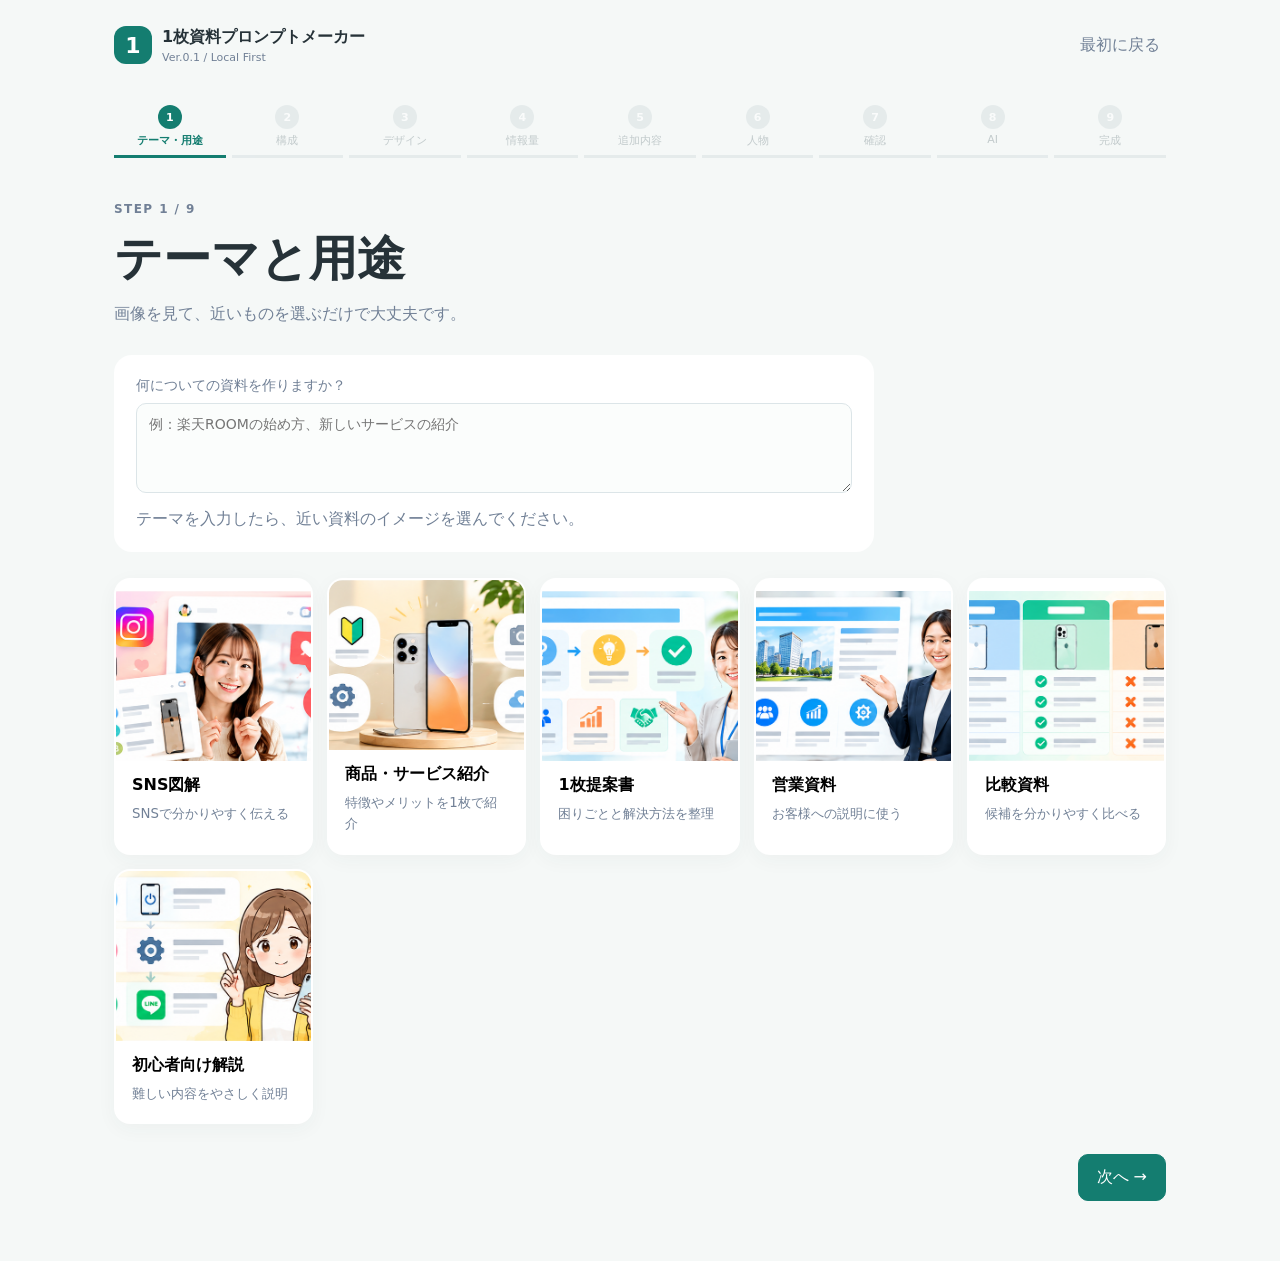
==== index.html @ 4d8065e0 "Release Ver.0.1" ====
<!doctype html>
<html lang="ja">
<head><meta charset="utf-8"><meta name="viewport" content="width=device-width,initial-scale=1"><meta name="robots" content="noindex,nofollow"><meta name="description" content="質問に答えるだけで、A4一枚資料作成用の指示文を作るアプリ"><title>1枚資料プロンプトメーカー Ver.0.1</title><link rel="stylesheet" href="style.css"></head>
<body><div id="app"></div><script type="module" src="./src/app.mjs"></script></body>
</html>
---- style.css ----
:root{--ink:#263238;--muted:#718096;--line:#dce5e8;--paper:#fff;--bg:#f5f8f7;--accent:#147d70;--soft:#e2f2ef}*{box-sizing:border-box}body{margin:0;background:var(--bg);color:var(--ink);font-family:system-ui,-apple-system,'Hiragino Kaku Gothic ProN',sans-serif}button,input,textarea{font:inherit}button{cursor:pointer;border:0}.shell{max-width:1100px;margin:auto;padding:26px 24px 60px}.topbar{display:flex;justify-content:space-between;align-items:center}.brand{display:flex;gap:10px;align-items:center;color:inherit;text-decoration:none}.logo{display:grid;place-items:center;width:38px;height:38px;border-radius:12px;background:var(--accent);color:white;font-weight:800;font-size:22px}.brand b,.brand small{display:block}.brand small{color:var(--muted);font-size:11px;margin-top:3px}.link-button{background:none;color:var(--muted)}.progress{display:grid;grid-template-columns:repeat(9,1fr);gap:6px;margin:34px 0 44px}.step-nav{display:flex;flex-direction:column;align-items:center;gap:4px;padding:7px 3px;background:transparent;color:#9aa7aa;font-size:11px;border-bottom:3px solid #d9e2e3}.step-nav span{display:grid;place-items:center;width:24px;height:24px;border-radius:50%;background:#d9e2e3;color:white;font-weight:800}.step-nav.done,.step-nav.current{color:var(--accent);border-color:var(--accent)}.step-nav.done span,.step-nav.current span{background:var(--accent)}.step-nav.current{font-weight:800}.step-nav:disabled{cursor:default;opacity:.55}.step-nav.current:disabled{opacity:1}.heading{max-width:720px;margin-bottom:30px}.eyebrow{color:var(--accent);font-weight:800;letter-spacing:.12em;font-size:12px}.heading h1{font-size:clamp(28px,5vw,48px);line-height:1.25;margin:10px 0}.heading p{color:var(--muted)}.topic-first{max-width:760px;background:#fff;border-radius:18px;padding:22px;margin-bottom:26px}.topic-first label{display:grid;gap:8px;color:var(--muted);font-size:14px}.topic-first textarea{width:100%;border:1px solid var(--line);border-radius:10px;padding:12px;background:#fbfdfc;color:var(--ink);min-height:90px}.topic-first p,.optional-note p{margin-bottom:0;color:var(--muted)}.optional-note,.ai-note{max-width:700px;background:var(--soft);padding:16px 20px;border-radius:14px;margin-bottom:16px}.optional-note strong{color:var(--accent)}.cards,.choice-row{display:grid;grid-template-columns:repeat(auto-fit,minmax(180px,1fr));gap:14px}.choice-card{padding:0 16px 18px;text-align:left;background:var(--paper);border:2px solid transparent;border-radius:16px;box-shadow:0 5px 20px #233c3d0b;overflow:hidden}.choice-card.selected{border-color:var(--accent);background:var(--soft)}.choice-card strong,.choice-card small{display:block}.choice-card strong{font-size:16px;margin-top:14px}.choice-card small{color:var(--muted);line-height:1.6;margin-top:7px}.choice-image{display:block;width:calc(100% + 32px);height:170px;margin:0 -16px;object-fit:cover}.form-card{display:grid;gap:18px;max-width:700px;background:white;border-radius:18px;padding:24px}.form-card label{display:grid;gap:8px;color:var(--muted);font-size:14px}.form-card input,.form-card textarea,.result-card textarea{width:100%;border:1px solid var(--line);border-radius:10px;padding:12px;background:#fbfdfc;color:var(--ink)}textarea{min-height:100px;resize:vertical}.summary{background:white;border-radius:18px;padding:20px;max-width:700px}.summary p{border-bottom:1px solid var(--line);padding:10px;margin:0}.summary b{display:inline-block;width:110px;color:var(--muted)}.nav{display:flex;justify-content:flex-end;gap:12px;margin-top:30px}.nav button,.actions button,.button-like{padding:12px 18px;border-radius:10px;background:white;color:var(--ink);border:1px solid var(--line)}.primary{background:var(--accent)!important;color:white!important;border-color:var(--accent)!important}.result-card{background:white;padding:22px;border-radius:18px}.result-card textarea{min-height:300px}.actions{display:flex;gap:10px;flex-wrap:wrap;margin-top:15px}.button-like{display:inline-block}.button-like input{display:none}#status{color:var(--accent);font-weight:700}.history{margin-top:34px}.history article{background:white;padding:12px 16px;border-radius:10px;margin:8px 0}.history time{color:var(--muted);font-size:12px}@media(max-width:700px){.shell{padding:18px 15px 45px}.progress{gap:2px;margin:25px 0 30px}.step-nav{font-size:9px}.step-nav span{width:20px;height:20px}.choice-image{width:calc(100% + 24px);margin-left:-12px;margin-right:-12px;height:120px}.choice-card{padding-left:12px;padding-right:12px}.summary b{width:90px}.topbar b{font-size:14px}}
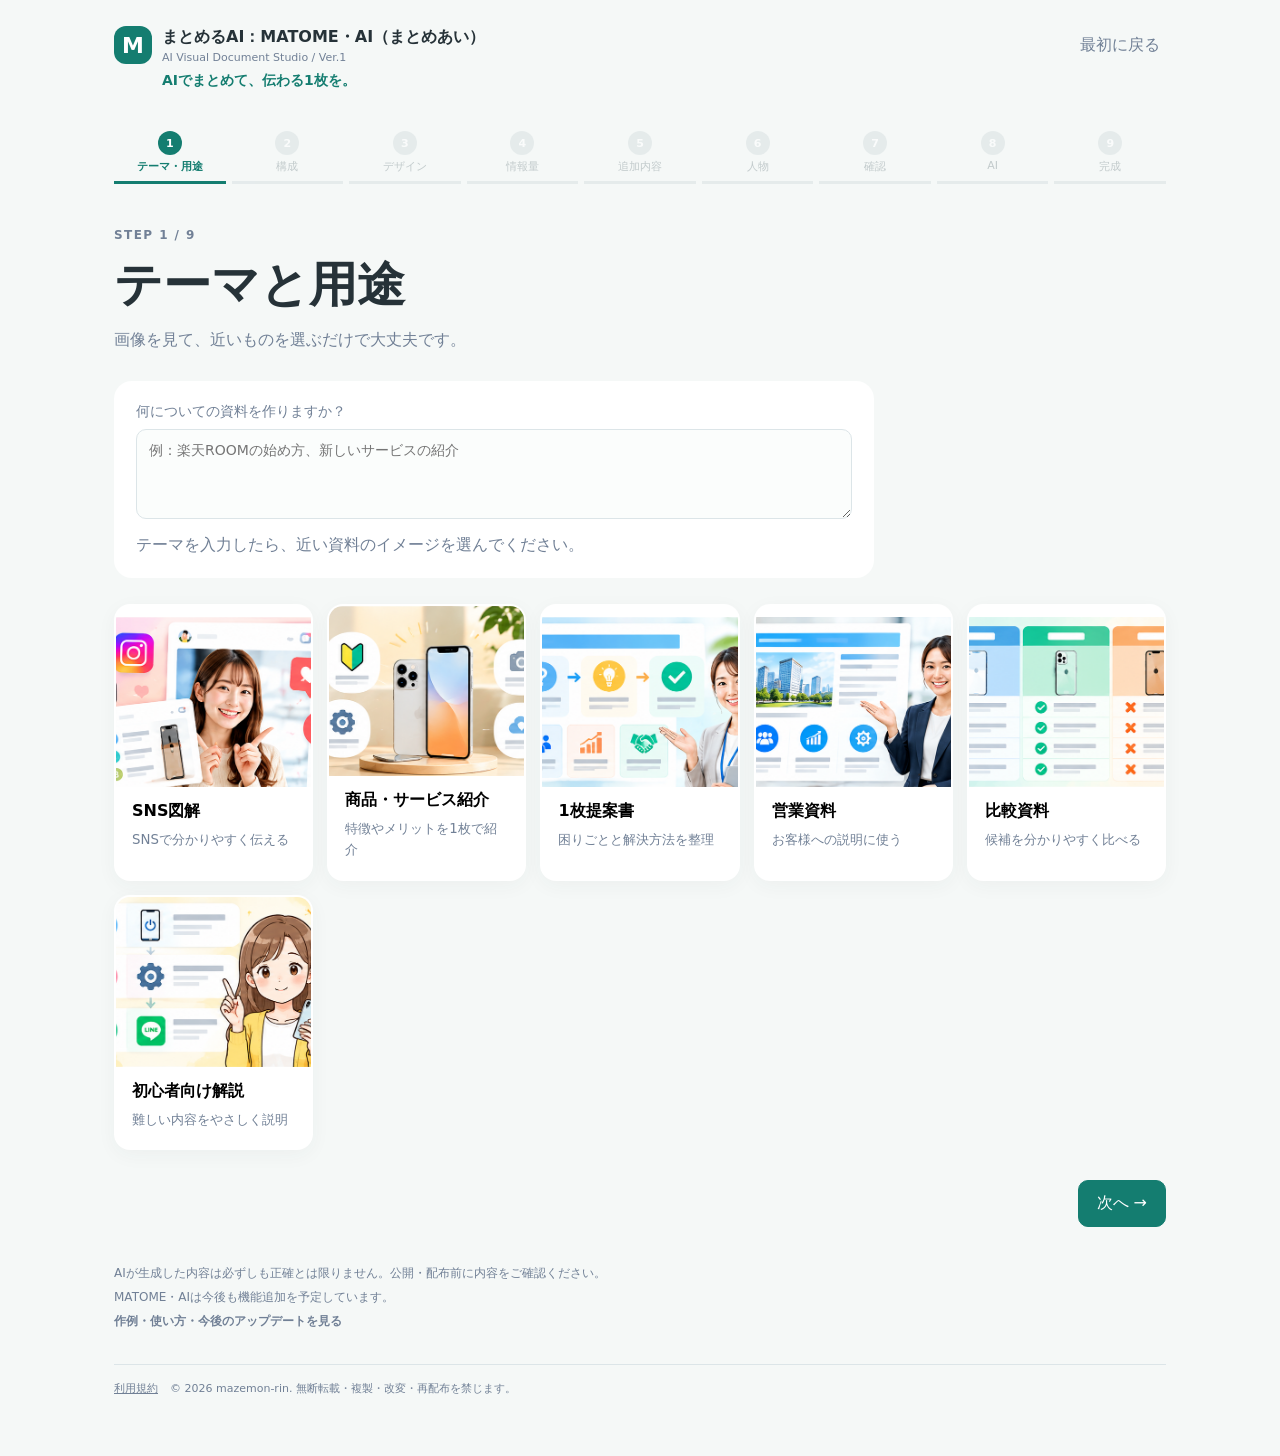
==== commit 3bdf48e7: "MATOME-AI Ver.1 release candidate" ====
--- a/index.html
+++ b/index.html
@@ -1,5 +1,12 @@
 <!doctype html>
 <html lang="ja">
-<head><meta charset="utf-8"><meta name="viewport" content="width=device-width,initial-scale=1"><meta name="robots" content="noindex,nofollow"><meta name="description" content="質問に答えるだけで、A4一枚資料作成用の指示文を作るアプリ"><title>1枚資料プロンプトメーカー Ver.0.1</title><link rel="stylesheet" href="style.css"></head>
+<head>
+  <meta charset="utf-8">
+  <meta name="viewport" content="width=device-width,initial-scale=1">
+  <meta name="robots" content="noindex, nofollow">
+  <meta name="description" content="まとめるAI：MATOME・AI。質問に答えるだけで、伝わるA4横1枚資料用の指示文を作るアプリ">
+  <title>まとめるAI：MATOME・AI（まとめあい） Ver.1</title>
+  <link rel="stylesheet" href="style.css">
+</head>
 <body><div id="app"></div><script type="module" src="./src/app.mjs"></script></body>
 </html>
--- a/style.css
+++ b/style.css
@@ -1 +1,2 @@
 :root{--ink:#263238;--muted:#718096;--line:#dce5e8;--paper:#fff;--bg:#f5f8f7;--accent:#147d70;--soft:#e2f2ef}*{box-sizing:border-box}body{margin:0;background:var(--bg);color:var(--ink);font-family:system-ui,-apple-system,'Hiragino Kaku Gothic ProN',sans-serif}button,input,textarea{font:inherit}button{cursor:pointer;border:0}.shell{max-width:1100px;margin:auto;padding:26px 24px 60px}.topbar{display:flex;justify-content:space-between;align-items:center}.brand{display:flex;gap:10px;align-items:center;color:inherit;text-decoration:none}.logo{display:grid;place-items:center;width:38px;height:38px;border-radius:12px;background:var(--accent);color:white;font-weight:800;font-size:22px}.brand b,.brand small{display:block}.brand small{color:var(--muted);font-size:11px;margin-top:3px}.link-button{background:none;color:var(--muted)}.progress{display:grid;grid-template-columns:repeat(9,1fr);gap:6px;margin:34px 0 44px}.step-nav{display:flex;flex-direction:column;align-items:center;gap:4px;padding:7px 3px;background:transparent;color:#9aa7aa;font-size:11px;border-bottom:3px solid #d9e2e3}.step-nav span{display:grid;place-items:center;width:24px;height:24px;border-radius:50%;background:#d9e2e3;color:white;font-weight:800}.step-nav.done,.step-nav.current{color:var(--accent);border-color:var(--accent)}.step-nav.done span,.step-nav.current span{background:var(--accent)}.step-nav.current{font-weight:800}.step-nav:disabled{cursor:default;opacity:.55}.step-nav.current:disabled{opacity:1}.heading{max-width:720px;margin-bottom:30px}.eyebrow{color:var(--accent);font-weight:800;letter-spacing:.12em;font-size:12px}.heading h1{font-size:clamp(28px,5vw,48px);line-height:1.25;margin:10px 0}.heading p{color:var(--muted)}.topic-first{max-width:760px;background:#fff;border-radius:18px;padding:22px;margin-bottom:26px}.topic-first label{display:grid;gap:8px;color:var(--muted);font-size:14px}.topic-first textarea{width:100%;border:1px solid var(--line);border-radius:10px;padding:12px;background:#fbfdfc;color:var(--ink);min-height:90px}.topic-first p,.optional-note p{margin-bottom:0;color:var(--muted)}.optional-note,.ai-note{max-width:700px;background:var(--soft);padding:16px 20px;border-radius:14px;margin-bottom:16px}.optional-note strong{color:var(--accent)}.cards,.choice-row{display:grid;grid-template-columns:repeat(auto-fit,minmax(180px,1fr));gap:14px}.choice-card{padding:0 16px 18px;text-align:left;background:var(--paper);border:2px solid transparent;border-radius:16px;box-shadow:0 5px 20px #233c3d0b;overflow:hidden}.choice-card.selected{border-color:var(--accent);background:var(--soft)}.choice-card strong,.choice-card small{display:block}.choice-card strong{font-size:16px;margin-top:14px}.choice-card small{color:var(--muted);line-height:1.6;margin-top:7px}.choice-image{display:block;width:calc(100% + 32px);height:170px;margin:0 -16px;object-fit:cover}.form-card{display:grid;gap:18px;max-width:700px;background:white;border-radius:18px;padding:24px}.form-card label{display:grid;gap:8px;color:var(--muted);font-size:14px}.form-card input,.form-card textarea,.result-card textarea{width:100%;border:1px solid var(--line);border-radius:10px;padding:12px;background:#fbfdfc;color:var(--ink)}textarea{min-height:100px;resize:vertical}.summary{background:white;border-radius:18px;padding:20px;max-width:700px}.summary p{border-bottom:1px solid var(--line);padding:10px;margin:0}.summary b{display:inline-block;width:110px;color:var(--muted)}.nav{display:flex;justify-content:flex-end;gap:12px;margin-top:30px}.nav button,.actions button,.button-like{padding:12px 18px;border-radius:10px;background:white;color:var(--ink);border:1px solid var(--line)}.primary{background:var(--accent)!important;color:white!important;border-color:var(--accent)!important}.result-card{background:white;padding:22px;border-radius:18px}.result-card textarea{min-height:300px}.actions{display:flex;gap:10px;flex-wrap:wrap;margin-top:15px}.button-like{display:inline-block}.button-like input{display:none}#status{color:var(--accent);font-weight:700}.history{margin-top:34px}.history article{background:white;padding:12px 16px;border-radius:10px;margin:8px 0}.history time{color:var(--muted);font-size:12px}@media(max-width:700px){.shell{padding:18px 15px 45px}.progress{gap:2px;margin:25px 0 30px}.step-nav{font-size:9px}.step-nav span{width:20px;height:20px}.choice-image{width:calc(100% + 24px);margin-left:-12px;margin-right:-12px;height:120px}.choice-card{padding-left:12px;padding-right:12px}.summary b{width:90px}.topbar b{font-size:14px}}
+.tagline{margin:8px 0 0 48px;color:var(--accent);font-weight:700;font-size:14px}.recommend-note{max-width:700px;color:var(--muted);font-size:13px;margin:0 0 16px}.badge{display:inline-block;margin-left:6px;padding:3px 7px;border-radius:999px;background:#f2b84b;color:#543b00;font-size:11px;vertical-align:middle}.release-notes{margin-top:38px;max-width:700px;color:var(--muted);font-size:12px}.release-notes p{margin:7px 0}.note-link{display:inline-block;color:var(--accent);font-weight:700;background:none;padding:0;text-decoration:underline}.note-link:disabled{color:var(--muted);cursor:not-allowed;text-decoration:none}.site-footer{display:flex;flex-wrap:wrap;gap:12px;margin-top:34px;padding-top:16px;border-top:1px solid var(--line);color:var(--muted);font-size:11px}.site-footer a{color:inherit}.terms-page{max-width:760px;margin:auto;padding:48px 24px 60px}.terms-page h1{font-size:clamp(28px,5vw,44px)}.terms-page h2{margin-top:30px;font-size:20px}.terms-page p{line-height:1.8;color:var(--muted)}.terms-page a{color:var(--accent);font-weight:700}@media(max-width:700px){.topbar{align-items:flex-start}.brand b{font-size:13px}.tagline{margin-left:48px;font-size:13px}.site-footer{display:grid;gap:8px}}
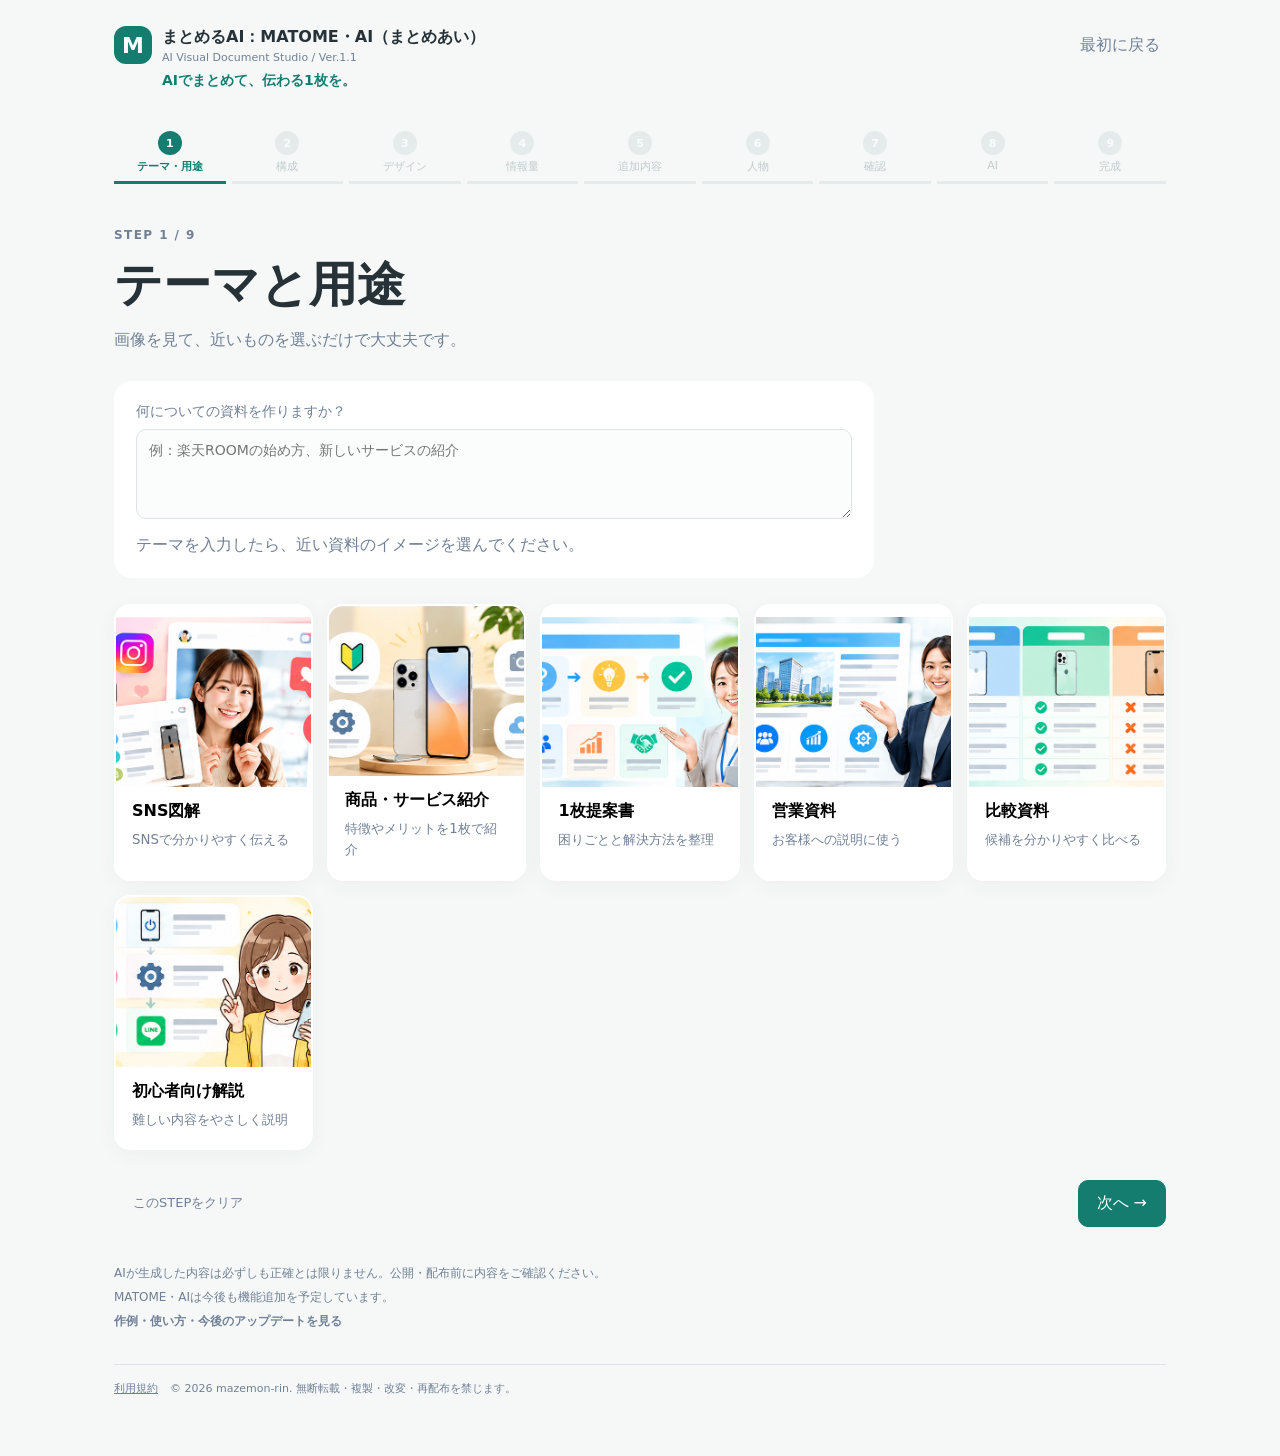
==== commit ffa9a146: "Release MATOME-AI Ver.1.1" ====
--- a/index.html
+++ b/index.html
@@ -5,7 +5,7 @@
   <meta name="viewport" content="width=device-width,initial-scale=1">
   <meta name="robots" content="noindex, nofollow">
   <meta name="description" content="まとめるAI：MATOME・AI。質問に答えるだけで、伝わるA4横1枚資料用の指示文を作るアプリ">
-  <title>まとめるAI：MATOME・AI（まとめあい） Ver.1</title>
+  <title>まとめるAI：MATOME・AI（まとめあい） Ver.1.1</title>
   <link rel="stylesheet" href="style.css">
 </head>
 <body><div id="app"></div><script type="module" src="./src/app.mjs"></script></body>
--- a/style.css
+++ b/style.css
@@ -1,2 +1,4 @@
 :root{--ink:#263238;--muted:#718096;--line:#dce5e8;--paper:#fff;--bg:#f5f8f7;--accent:#147d70;--soft:#e2f2ef}*{box-sizing:border-box}body{margin:0;background:var(--bg);color:var(--ink);font-family:system-ui,-apple-system,'Hiragino Kaku Gothic ProN',sans-serif}button,input,textarea{font:inherit}button{cursor:pointer;border:0}.shell{max-width:1100px;margin:auto;padding:26px 24px 60px}.topbar{display:flex;justify-content:space-between;align-items:center}.brand{display:flex;gap:10px;align-items:center;color:inherit;text-decoration:none}.logo{display:grid;place-items:center;width:38px;height:38px;border-radius:12px;background:var(--accent);color:white;font-weight:800;font-size:22px}.brand b,.brand small{display:block}.brand small{color:var(--muted);font-size:11px;margin-top:3px}.link-button{background:none;color:var(--muted)}.progress{display:grid;grid-template-columns:repeat(9,1fr);gap:6px;margin:34px 0 44px}.step-nav{display:flex;flex-direction:column;align-items:center;gap:4px;padding:7px 3px;background:transparent;color:#9aa7aa;font-size:11px;border-bottom:3px solid #d9e2e3}.step-nav span{display:grid;place-items:center;width:24px;height:24px;border-radius:50%;background:#d9e2e3;color:white;font-weight:800}.step-nav.done,.step-nav.current{color:var(--accent);border-color:var(--accent)}.step-nav.done span,.step-nav.current span{background:var(--accent)}.step-nav.current{font-weight:800}.step-nav:disabled{cursor:default;opacity:.55}.step-nav.current:disabled{opacity:1}.heading{max-width:720px;margin-bottom:30px}.eyebrow{color:var(--accent);font-weight:800;letter-spacing:.12em;font-size:12px}.heading h1{font-size:clamp(28px,5vw,48px);line-height:1.25;margin:10px 0}.heading p{color:var(--muted)}.topic-first{max-width:760px;background:#fff;border-radius:18px;padding:22px;margin-bottom:26px}.topic-first label{display:grid;gap:8px;color:var(--muted);font-size:14px}.topic-first textarea{width:100%;border:1px solid var(--line);border-radius:10px;padding:12px;background:#fbfdfc;color:var(--ink);min-height:90px}.topic-first p,.optional-note p{margin-bottom:0;color:var(--muted)}.optional-note,.ai-note{max-width:700px;background:var(--soft);padding:16px 20px;border-radius:14px;margin-bottom:16px}.optional-note strong{color:var(--accent)}.cards,.choice-row{display:grid;grid-template-columns:repeat(auto-fit,minmax(180px,1fr));gap:14px}.choice-card{padding:0 16px 18px;text-align:left;background:var(--paper);border:2px solid transparent;border-radius:16px;box-shadow:0 5px 20px #233c3d0b;overflow:hidden}.choice-card.selected{border-color:var(--accent);background:var(--soft)}.choice-card strong,.choice-card small{display:block}.choice-card strong{font-size:16px;margin-top:14px}.choice-card small{color:var(--muted);line-height:1.6;margin-top:7px}.choice-image{display:block;width:calc(100% + 32px);height:170px;margin:0 -16px;object-fit:cover}.form-card{display:grid;gap:18px;max-width:700px;background:white;border-radius:18px;padding:24px}.form-card label{display:grid;gap:8px;color:var(--muted);font-size:14px}.form-card input,.form-card textarea,.result-card textarea{width:100%;border:1px solid var(--line);border-radius:10px;padding:12px;background:#fbfdfc;color:var(--ink)}textarea{min-height:100px;resize:vertical}.summary{background:white;border-radius:18px;padding:20px;max-width:700px}.summary p{border-bottom:1px solid var(--line);padding:10px;margin:0}.summary b{display:inline-block;width:110px;color:var(--muted)}.nav{display:flex;justify-content:flex-end;gap:12px;margin-top:30px}.nav button,.actions button,.button-like{padding:12px 18px;border-radius:10px;background:white;color:var(--ink);border:1px solid var(--line)}.primary{background:var(--accent)!important;color:white!important;border-color:var(--accent)!important}.result-card{background:white;padding:22px;border-radius:18px}.result-card textarea{min-height:300px}.actions{display:flex;gap:10px;flex-wrap:wrap;margin-top:15px}.button-like{display:inline-block}.button-like input{display:none}#status{color:var(--accent);font-weight:700}.history{margin-top:34px}.history article{background:white;padding:12px 16px;border-radius:10px;margin:8px 0}.history time{color:var(--muted);font-size:12px}@media(max-width:700px){.shell{padding:18px 15px 45px}.progress{gap:2px;margin:25px 0 30px}.step-nav{font-size:9px}.step-nav span{width:20px;height:20px}.choice-image{width:calc(100% + 24px);margin-left:-12px;margin-right:-12px;height:120px}.choice-card{padding-left:12px;padding-right:12px}.summary b{width:90px}.topbar b{font-size:14px}}
 .tagline{margin:8px 0 0 48px;color:var(--accent);font-weight:700;font-size:14px}.recommend-note{max-width:700px;color:var(--muted);font-size:13px;margin:0 0 16px}.badge{display:inline-block;margin-left:6px;padding:3px 7px;border-radius:999px;background:#f2b84b;color:#543b00;font-size:11px;vertical-align:middle}.release-notes{margin-top:38px;max-width:700px;color:var(--muted);font-size:12px}.release-notes p{margin:7px 0}.note-link{display:inline-block;color:var(--accent);font-weight:700;background:none;padding:0;text-decoration:underline}.note-link:disabled{color:var(--muted);cursor:not-allowed;text-decoration:none}.site-footer{display:flex;flex-wrap:wrap;gap:12px;margin-top:34px;padding-top:16px;border-top:1px solid var(--line);color:var(--muted);font-size:11px}.site-footer a{color:inherit}.terms-page{max-width:760px;margin:auto;padding:48px 24px 60px}.terms-page h1{font-size:clamp(28px,5vw,44px)}.terms-page h2{margin-top:30px;font-size:20px}.terms-page p{line-height:1.8;color:var(--muted)}.terms-page a{color:var(--accent);font-weight:700}@media(max-width:700px){.topbar{align-items:flex-start}.brand b{font-size:13px}.tagline{margin-left:48px;font-size:13px}.site-footer{display:grid;gap:8px}}
+/* Secondary controls for restoring saved projects and clearing one step. */
+.nav #clearStep{margin-right:auto}.subtle-button{background:transparent!important;color:var(--muted)!important;border-color:transparent!important;font-size:13px}.subtle-button:hover{background:#edf3f2!important;color:var(--ink)!important}.history article{display:flex;align-items:center;justify-content:space-between;gap:14px}.history article p{margin:5px 0 0}.restore-project{flex:none;padding:8px 14px;border-radius:9px;background:var(--soft);color:var(--accent);font-weight:700}.restore-project:hover{background:#cfe8e3}@media(max-width:480px){.history article{align-items:flex-start}.nav #clearStep{padding-inline:10px}}
